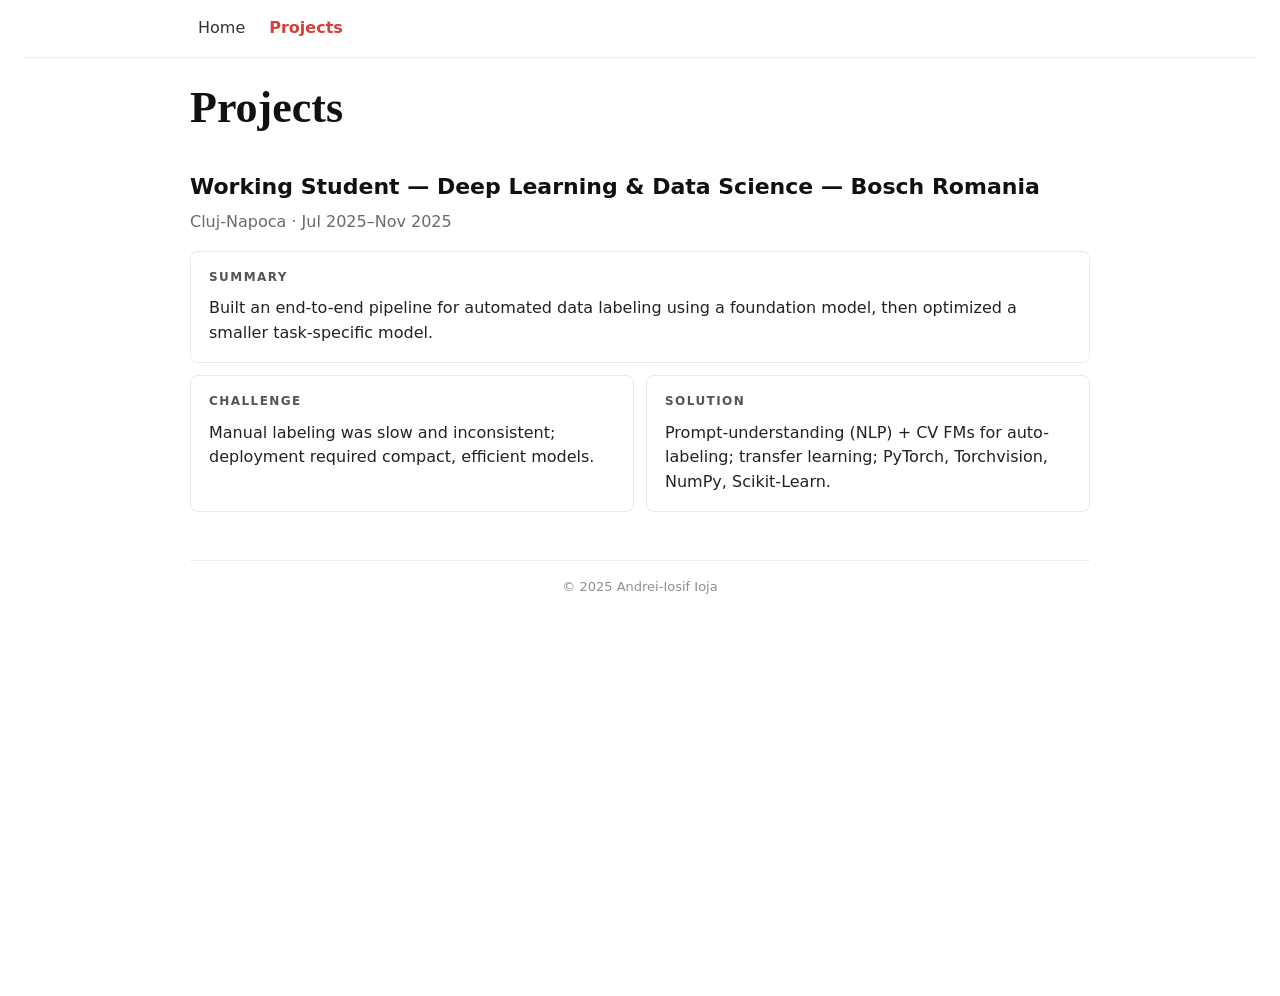
==== projects.html @ fb08472b "another little update :)" ====
<!DOCTYPE html>
<html lang="en">
<head>
  <meta charset="utf-8" />
  <meta name="viewport" content="width=device-width, initial-scale=1" />
  <!-- Basic SEO -->
  <meta name="description" content="Andrei-Iosif Ioja — MSc student in AI & Vision. Deep Learning & Data Science. Projects, experience, and contact." />
  <link rel="canonical" href="https://andreiioja.com/" />
  <meta name="robots" content="index,follow,max-image-preview:large" />
  <meta name="author" content="Andrei-Iosif Ioja" />
  <meta name="theme-color" content="#ffffff" />

  <!-- Open Graph -->
  <meta property="og:title" content="Andrei-Iosif Ioja — CV" />
  <meta property="og:description" content="MSc in AI & Vision. Projects, experience, and contact." />
  <meta property="og:type" content="website" />
  <meta property="og:url" content="https://andreiioja.com/" />
  
  <!-- IMPORTANT: absolute URL to your image -->
  <meta property="og:image" content="https://andreiioja.com/android-chrome-512x512.png" />
  <meta property="og:image:alt" content="Portrait of Andrei-Iosif Ioja" />
  <meta property="og:image:width" content="512" />
  <meta property="og:image:height" content="512" />
  
  <!-- Twitter -->
  <meta name="twitter:card" content="summary_large_image" />
  <meta name="twitter:title" content="Andrei-Iosif Ioja — CV" />
  <meta name="twitter:description" content="MSc in AI & Vision. Projects, experience, achievements." />
  <meta name="twitter:image" content="https://andreiioja.com/android-chrome-512x512.png" />

  <!-- Favicon (classic + SVG) -->
  <link rel="icon" href="/favicon.ico" sizes="any">            <!-- .ico with 16/32 -->
  <!-- <link rel="icon" type="image/svg+xml" href="/favicon.svg">  -->   <!-- crisp vector -->
  
  <!-- Apple / iOS home screen -->
  <link rel="apple-touch-icon" href="/apple-touch-icon.png">   <!-- 180×180 -->
  
  <!-- Safari pinned tab (macOS) -->
  <!-- <link rel="mask-icon" href="/safari-pinned-tab.svg" color="#d3423a"> -->
  
  <!-- PWA / Android (optional) -->
  <link rel="manifest" href="/site.webmanifest">
  <meta name="theme-color" content="#ffffff">
  
  <title>Andrei-Iosif Ioja — Projects</title>
  <link rel="stylesheet" href="assets/styles.css">
  <script defer src="assets/main.js"></script>
  <script type="application/ld+json">
  {
    "@context": "https://schema.org",
    "@type": "Person",
    "name": "Andrei-Iosif Ioja",
    "url": "https://andreiioja.com/",
    "image": "https://andreiioja.com/images/me.jpg",
    "jobTitle": "MSc Student — Artificial Intelligence & Vision; Working Student, Deep Learning & Data Science",
    "worksFor": { "@type": "Organization", "name": "AilyLabs" },
    "alumniOf": [
      { "@type": "CollegeOrUniversity", "name": "Technical University of Cluj-Napoca" },
      { "@type": "CollegeOrUniversity", "name": "Gheorghe Asachi Technical University of Iași" }
    ],
    "sameAs": [
      "https://www.linkedin.com/in/andrei-iosif-ioj%C4%83-5886471b7/",
      "https://github.com/dey44and"
    ],
    "knowsAbout": ["Deep Learning","Computer Vision","Data Science","Python","PyTorch"],
    "address": { "@type": "PostalAddress", "addressLocality": "Cluj-Napoca", "addressCountry": "RO" }
  }
  </script>
</head>
<body>
<div id="site-nav"></div>

<main class="page">
  <h1>Projects</h1>

  <!-- Example job section -->
  <section class="job" id="bosch">
    <h2>Working Student — Deep Learning & Data Science — Bosch Romania</h2>
    <p class="sub">Cluj-Napoca · Jul 2025–Nov 2025</p>

    <div class="casegrid">
      <div class="casebox">
        <h3>Summary</h3>
        <p>Built an end-to-end pipeline for automated data labeling using a foundation model, then optimized a smaller task-specific model.</p>
      </div>
      <div class="casebox">
        <h3>Challenge</h3>
        <p>Manual labeling was slow and inconsistent; deployment required compact, efficient models.</p>
      </div>
      <div class="casebox">
        <h3>Solution</h3>
        <p>Prompt-understanding (NLP) + CV FMs for auto-labeling; transfer learning; PyTorch, Torchvision, NumPy, Scikit-Learn.</p>
      </div>
    </div>
  </section>

  <!-- Add AMD / BBU / Principal33 / Meditop similarly... -->
  <div id="site-foot"></div>
</main>
</body>
</html>
---- assets/styles.css ----
:root{
      --accent:#d3423a;
      --ink:#111;
      --muted:#8f8f8f;
      --faint:#cfcfcf;
      --dark:#6a6a6a;
      --maxw:900px;
    }
    html,body{height:100%;}
    body{
      margin:0; padding:0px 24px 96px; color:var(--ink);
      font:16px/1.55 system-ui,-apple-system,Segoe UI,Roboto,Helvetica,Arial,"Apple Color Emoji","Segoe UI Emoji";
      background:#fff;
    }
    .page{max-width:var(--maxw); margin:0 auto;}

    /* ===== Header ===== */
    header{
      display:grid; grid-template-columns: 1fr 160px; column-gap:28px; align-items:start;
    }
    header h1{
      font-family: Georgia, "Times New Roman", Times, serif;
      font-weight:700; letter-spacing:.2px; margin:0 0 4px;
      font-size: clamp(36px, 6.5vw, 56px);
    }
    header .tagline{ font-style:italic; opacity:.9; margin:0 0 16px; font-size:18px; }
    header .links{ color:var(--muted); font-size:14px; margin-top:6px; }
    header .links a{ color:inherit; text-decoration:none; border-bottom:1px solid var(--faint); }
    header .links a:hover{ color:var(--ink); border-bottom-color:var(--ink); }
    .links.contact { color: var(--ink); }
    .links.contact a { color: inherit; text-decoration: none; border: 0; }
    .links.contact a:hover { text-decoration: underline; }
    .links.contact .sep { color: var(--faint); margin: 0 6px; }
    @media (max-width:720px){ .links.contact { font-size: 15px; } }

    /* contact icons */
    .links.contact{
      display:flex; flex-wrap:wrap; gap:10px 16px; align-items:center;
    }
    .links.contact a{ color:inherit; text-decoration:none; border:0; }
    .links.contact a:hover{ text-decoration:underline; }
    .links.contact .sep{ display:none; }            /* we’ll use icons instead of the dot */
    
    .contact-icon{
      width:16px; height:16px; margin-right:6px;
      vertical-align:-2px;                          /* aligns with text baseline */
      stroke:currentColor; fill:none; stroke-width:1.8;
    }
    
    /* same look in the Contact section */
    #contact .contact-list a{ display:inline-flex; align-items:center; gap:6px; }
    #contact .contact-list svg{ width:16px; height:16px; stroke:currentColor; fill:none; stroke-width:1.8; }

    .header-photo{
      width:160px; height:160px; border-radius:50%;
      object-fit:cover; object-position:center;
      border:3px solid #fff; box-shadow:0 6px 18px rgba(0,0,0,.08);
    }

    /* ===== Grid rows (label | content | years) ===== */
    .line{ display:grid; grid-template-columns: 180px 1fr 110px; column-gap:28px; align-items:start; }
    .line + .line{ margin-top:18px; }
    .label{ color:var(--accent); font-weight:600; }
    .content b{ font-weight:600; }
    /* years cell now stacks: date on top, logo under it */
    .years .y{ text-align:right; white-space:nowrap; color:var(--dark); }
    .company-logo{
      display:block;
      margin-top:8px;
      /*margin-left:auto;           keeps it under the right-aligned date */
      max-height:56px;           /* tidy size; adjust if needed */
      width:auto;                /* preserve aspect ratio */
      object-fit:contain;
      filter: none;              /* try: grayscale(100%) opacity(.9) if you want muted logos */
    }

    section{ margin-top:28px; }
    section + section{ margin-top:32px; }

    .content ul{ margin:6px 0 0 18px; padding:0; }
    .content li{ margin:2px 0; }

    .item{ display:grid; grid-template-columns: 1fr; margin:0 0 12px 0; }
    .meta{ color:#444; margin-top:2px; }
    .role{ font-weight:600; }
    .place{ font-weight:600; }

    hr.sep{ border:0; border-top:1px solid #eee; margin:28px 0; }

    /* Inline year (inserted by JS) */
    .when{ display:none; color:var(--muted); font-weight:400; }

    /* ===== Mobile: collapse to single column and show inline year ===== */
    @media (max-width: 720px){
      body{ padding:28px 16px 64px; }
      header{ grid-template-columns:1fr; row-gap:12px; }
      .header-photo{ width:120px; height:120px; }
      .line{ grid-template-columns:1fr; row-gap:6px; }
      .line .label:empty{ display:none; }
      .years{ display:none; }
      /*.when{ display:inline; } */
      .when{
        display:block;
        margin-top:2px;
        font-size:0.95em;
        color:var(--dark);
      }
    }

    /* ===== Language tables ===== */
    .lang-card{ margin:12px 0 18px; }
    .lang-head{ display:flex; align-items:center; gap:8px; margin-bottom:6px; }
    .lang-note{ margin-top:8px; font-size:14px; }
    
    .lang-table{
      width:100%;
      border-collapse:collapse;           /* no outer border */
      table-layout:fixed;                 /* even columns */
    }
    .lang-table th,
    .lang-table td{
      padding:8px 10px;
      font-size:14px;
      text-align:center;
    }
    .lang-table thead th{ color:#333; font-weight:600; }
    /* internal lines only */
    .lang-table th + th,
    .lang-table td + td{ border-left:1px solid #eee; }
    .lang-table tr + tr td{ border-top:1px solid #eee; }
    
    /* pretty link for IELTS */
    .link-chip{
      display:inline-flex;              /* enables centering */
      align-items:center;               /* vertical center */
      justify-content:center;           /* horizontal center */
      padding:4px 10px;
      min-height:26px;
      text-align:center;
      border-radius:999px;
      border:1px solid var(--accent);
      color:var(--accent);
      background:#fff;
      text-decoration:none;
      /* optional: keep it on one line */
      /* white-space: nowrap; */
    }
    .link-chip:hover{ background:#fff6f5; }
    
    /* mobile sizing */
    @media (max-width:720px){
      .lang-table th,.lang-table td{ font-size:13px; padding:6px 8px; }
    }

    /* ===== Repo cards ===== */
    :root { --link:#1f6feb; } /* keep */
    
    .repo-list{ display:grid; gap:12px; } /* keep */
    
    .repo-card{
      display:block;
      text-decoration:none; color:inherit;
      border:1px solid #e8e8e8; background:#fff;
      border-radius:6px; padding:12px 14px;
      box-shadow:none;        
      transition:none;         
    }
    
    .repo-card:hover{
      border-color:#e8e8e8;    
      box-shadow:none;        
      transform:none;         
    }
    
    .repo-head{ display:flex; align-items:center; gap:8px; margin-bottom:6px; }
    
    /* CHANGED: make the icon tiny */
    .repo-head svg{
      width:16px; height:16px; 
      stroke:currentColor; fill:none; stroke-width:1.8; opacity:.9;
    }
    
    .repo-title{ font-weight:600; }
    .repo-title .owner{ color:#555; font-weight:500; }
    .repo-title .name{ color:var(--link); }
    
    .badge{
      margin-left:auto;
      font-size:12px; padding:2px 8px; border-radius:999px;
      background:#f6f6f6; border:1px solid #e6e6e6; color:#555;
      text-align:center;
    }
    
    .repo-desc{ color:#444; margin:4px 0 8px; }
    .repo-meta{ display:flex; align-items:center; gap:12px; font-size:14px; color:#555; }
    .lang-dot{ width:10px; height:10px; border-radius:50%; display:inline-block; }
    .lang{ display:flex; align-items:center; gap:6px; }

    /* title link only */
    .repo-title a.repo-link{
      color: var(--link);
      text-decoration: none;
    }
    .repo-title a.repo-link:hover{
      text-decoration: underline;   /* underline on hover */
    }
    .repo-title a.repo-link:focus-visible{
      outline: 2px solid var(--link);  /* keyboard focus */
      outline-offset: 2px;
      border-radius: 4px;
    }
    
    /* mobile: card fills the single-column content just fine */
    @media (max-width:720px){
      .repo-card{ padding:12px; }
    }

    @media print{
      body{ padding:0; }
      .page{ padding:24px 32px; }
      a{ color:inherit; text-decoration:none; }
    }

    footer.site-foot{
      text-align:center;
      color:var(--muted);
      font-size:13px;
      margin-top:48px;
      padding-top:16px;
      padding-bottom:16px;
      border-top:1px solid #eee;
    }


/* ===== Top nav ===== */
.topnav{ position:sticky; top:0; z-index:50; background:#fff; border-bottom:1px solid #eee; }
.topnav .wrap{ max-width:var(--maxw); margin:0 auto; display:flex; align-items:center; gap:16px; padding:10px 24px; }
.topnav a{ color:#333; text-decoration:none; padding:6px 8px; border-radius:8px; }
.topnav a:hover{ background:#f7f7f7; }
.topnav a.active{ color:var(--accent); font-weight:600; }

/* Page header (projects) */
h1{ font-family:Georgia, "Times New Roman", Times, serif; font-size:clamp(28px, 5vw, 44px); margin:16px 0 8px; }
.lead{ color:#555; margin:0 0 24px; }

/* Job sections */
.job{ margin-top:28px; }
.job h2{ margin:0 0 6px; font-size:22px; }
.job .sub{ color:#6a6a6a; margin:0 0 16px; }

/* Case boxes */
.casegrid{ display:grid; gap:12px; }
.casebox{ border:1px solid #eaeaea; border-radius:8px; padding:16px 18px; background:#fff; }
.casebox h3{ margin:0 0 10px; font-size:12px; letter-spacing:.12em; text-transform:uppercase; color:#555; }
.casebox p{ margin:0; color:#222; }

@media (min-width:920px){
  .casegrid{ grid-template-columns: 1fr 1fr; }
  .casegrid .casebox:nth-child(1){ grid-column:1 / -1; } /* SUMMARY full width */
}
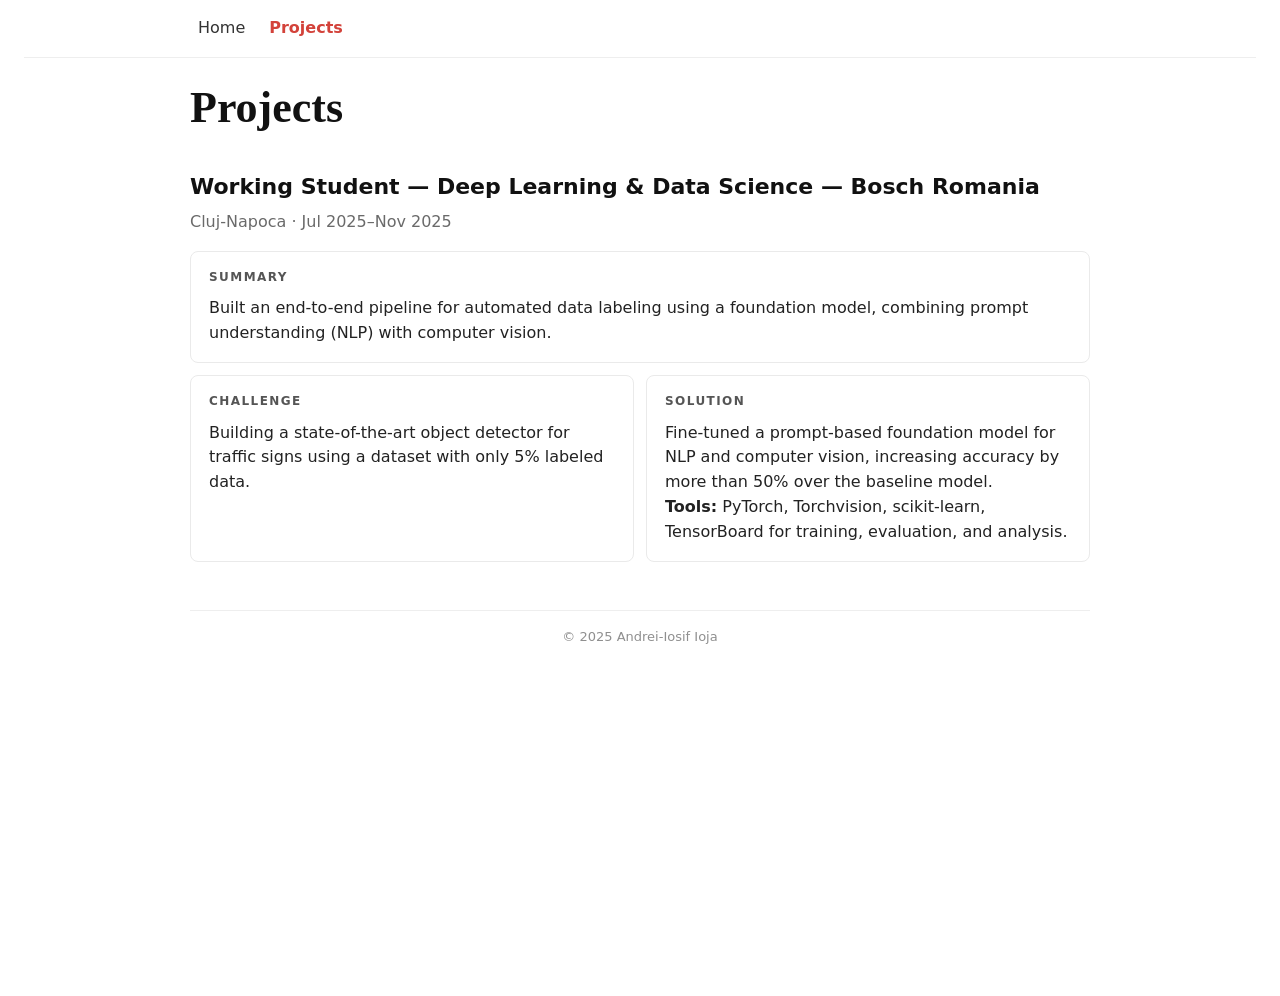
==== commit 2eee4aef: "yet another little update :)" ====
--- a/projects.html
+++ b/projects.html
@@ -81,15 +81,16 @@
     <div class="casegrid">
       <div class="casebox">
         <h3>Summary</h3>
-        <p>Built an end-to-end pipeline for automated data labeling using a foundation model, then optimized a smaller task-specific model.</p>
+        <p>Built an end-to-end pipeline for automated data labeling using a foundation model, combining prompt understanding (NLP) with computer vision.</p>
       </div>
       <div class="casebox">
         <h3>Challenge</h3>
-        <p>Manual labeling was slow and inconsistent; deployment required compact, efficient models.</p>
+        <p>Building a state-of-the-art object detector for traffic signs using a dataset with only 5% labeled data.</p>
       </div>
       <div class="casebox">
         <h3>Solution</h3>
-        <p>Prompt-understanding (NLP) + CV FMs for auto-labeling; transfer learning; PyTorch, Torchvision, NumPy, Scikit-Learn.</p>
+        <p>Fine-tuned a prompt-based foundation model for NLP and computer vision, increasing accuracy by more than 50% over the baseline model.<br>
+           <b>Tools:</b> PyTorch, Torchvision, scikit-learn, TensorBoard for training, evaluation, and analysis.</p>
       </div>
     </div>
   </section>
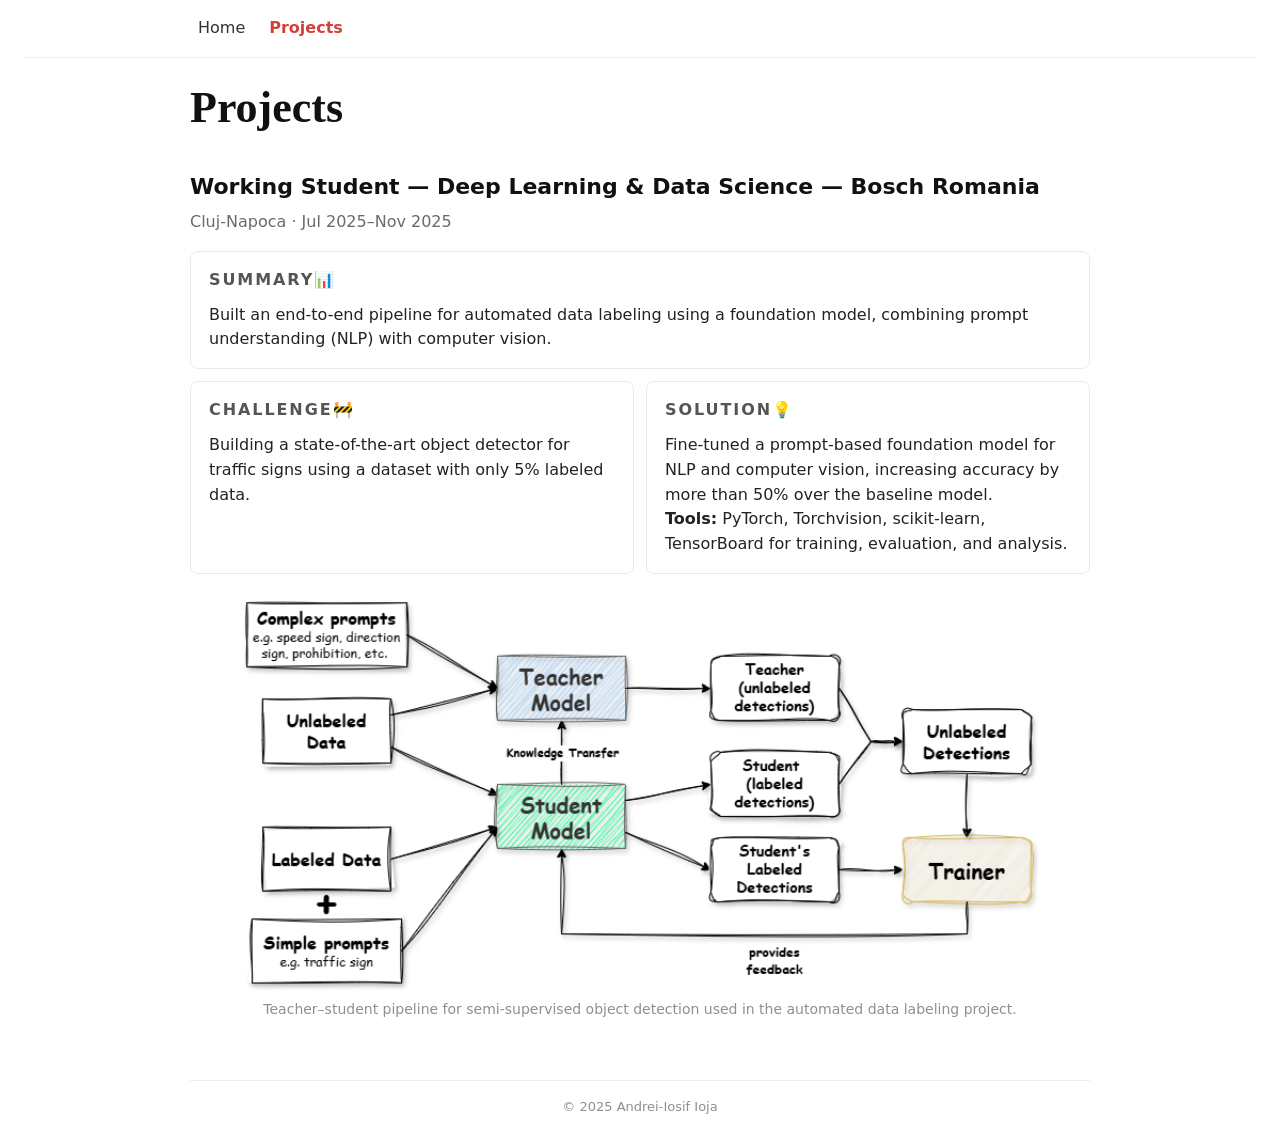
==== commit 5590e9b3: "yet yet another little update :)" ====
--- a/projects.html
+++ b/projects.html
@@ -80,19 +80,28 @@
 
     <div class="casegrid">
       <div class="casebox">
-        <h3>Summary</h3>
+        <h3>Summary📊</h3>
         <p>Built an end-to-end pipeline for automated data labeling using a foundation model, combining prompt understanding (NLP) with computer vision.</p>
       </div>
       <div class="casebox">
-        <h3>Challenge</h3>
+        <h3>Challenge🚧</h3>
         <p>Building a state-of-the-art object detector for traffic signs using a dataset with only 5% labeled data.</p>
       </div>
       <div class="casebox">
-        <h3>Solution</h3>
+        <h3>Solution💡</h3>
         <p>Fine-tuned a prompt-based foundation model for NLP and computer vision, increasing accuracy by more than 50% over the baseline model.<br>
            <b>Tools:</b> PyTorch, Torchvision, scikit-learn, TensorBoard for training, evaluation, and analysis.</p>
       </div>
     </div>
+    <figure class="casefig">
+      <img
+        src="images/bosch_architecture.png"
+        alt=""
+        loading="lazy" width="1200" height="700">
+      <figcaption class="cap">
+        Teacher–student pipeline for semi-supervised object detection used in the automated data labeling project.
+      </figcaption>
+    </figure>
   </section>
 
   <!-- Add AMD / BBU / Principal33 / Meditop similarly... -->
--- a/assets/styles.css
+++ b/assets/styles.css
@@ -251,10 +251,36 @@
 /* Case boxes */
 .casegrid{ display:grid; gap:12px; }
 .casebox{ border:1px solid #eaeaea; border-radius:8px; padding:16px 18px; background:#fff; }
-.casebox h3{ margin:0 0 10px; font-size:12px; letter-spacing:.12em; text-transform:uppercase; color:#555; }
+.casebox h3{ margin:0 0 10px; font-size:16px; letter-spacing:.12em; text-transform:uppercase; color:#555; }
 .casebox p{ margin:0; color:#222; }
 
 @media (min-width:920px){
   .casegrid{ grid-template-columns: 1fr 1fr; }
   .casegrid .casebox:nth-child(1){ grid-column:1 / -1; } /* SUMMARY full width */
 }
+
+/* ===== Architecture figure card ===== */
+.casefig{
+  /*border:1px solid #eaeaea;*/
+  border-radius:8px;
+  padding:12px;
+  background:#fff;
+  margin-top:12px;
+}
+.casefig img{
+  display:block;
+  width:100%;
+  height:auto;
+  border-radius:6px;
+}
+.casefig .cap{
+  margin-top:8px;
+  font-size:14px;
+  color:var(--muted);
+  text-align:center;        /* center the caption */
+}
+/* If you want to place the figure *inside* the .casegrid, let it span both cols */
+@media (min-width:920px){
+  .casegrid .casefig.full{ grid-column: 1 / -1; }
+}
+
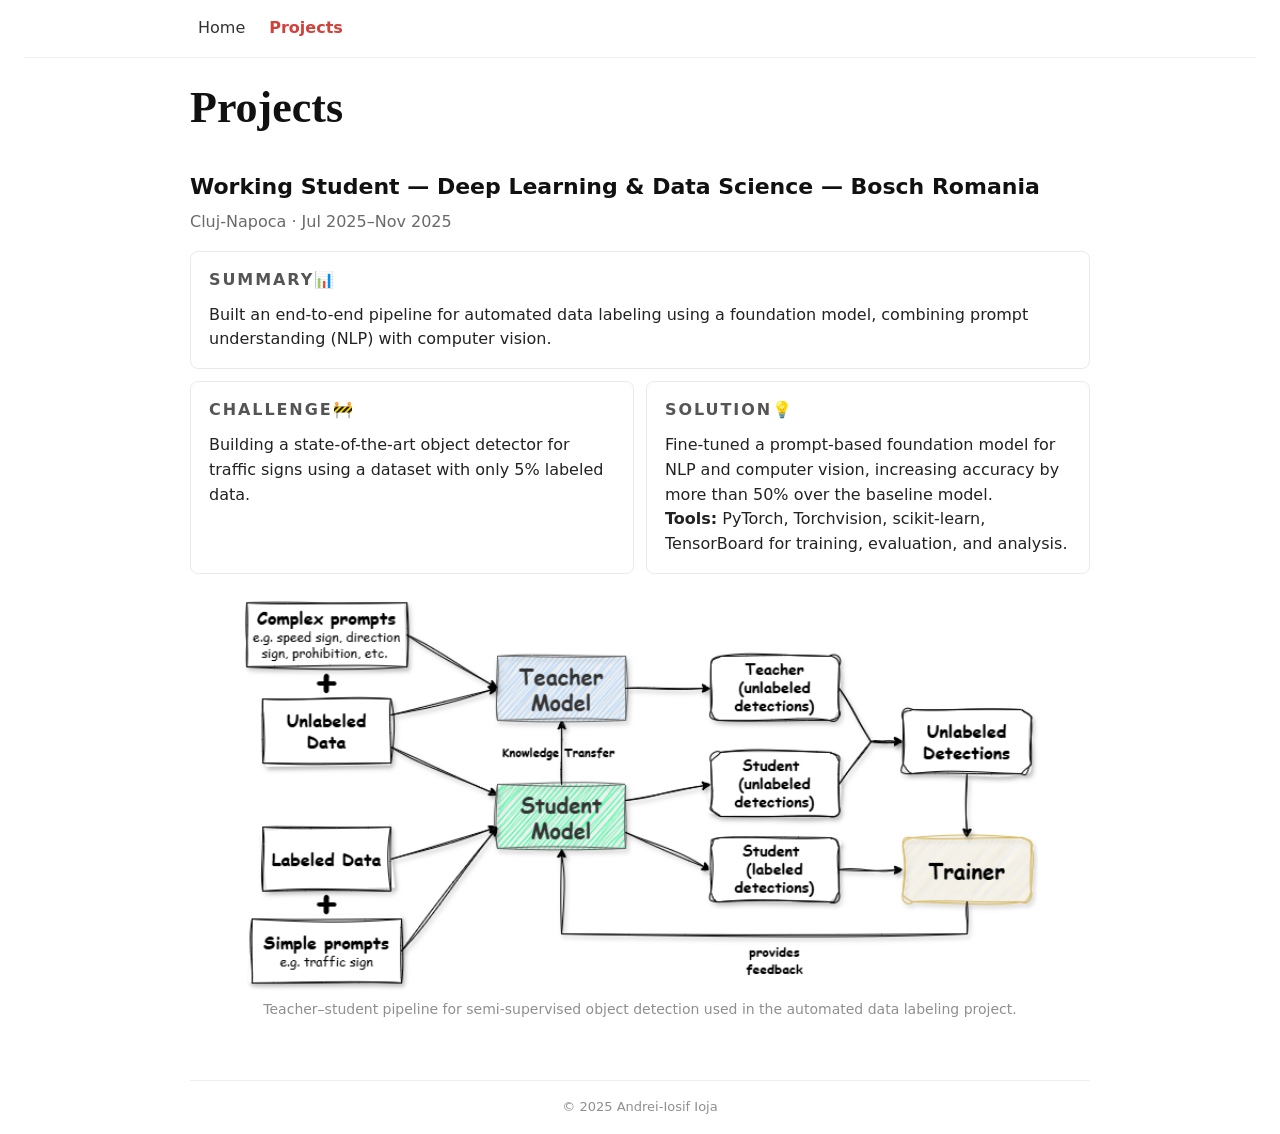
==== commit 7dcb7ed2: "Yep :))))" ====
--- a/projects.html
+++ b/projects.html
@@ -95,7 +95,7 @@
     </div>
     <figure class="casefig">
       <img
-        src="images/bosch_architecture.png"
+        src="images/bosch_arch.png"
         alt=""
         loading="lazy" width="1200" height="700">
       <figcaption class="cap">
--- a/assets/styles.css
+++ b/assets/styles.css
@@ -231,6 +231,12 @@
       border-top:1px solid #eee;
     }
 
+    /* Let grid items shrink on small screens */
+.casegrid > * { min-width: 0; }
+.casefig      { min-width: 0; }
+
+/* Make all media responsive (good global safety net) */
+img, svg, video { max-width: 100%; height: auto; }
 
 /* ===== Top nav ===== */
 .topnav{ position:sticky; top:0; z-index:50; background:#fff; border-bottom:1px solid #eee; }
@@ -284,3 +290,4 @@
   .casegrid .casefig.full{ grid-column: 1 / -1; }
 }
 
+
